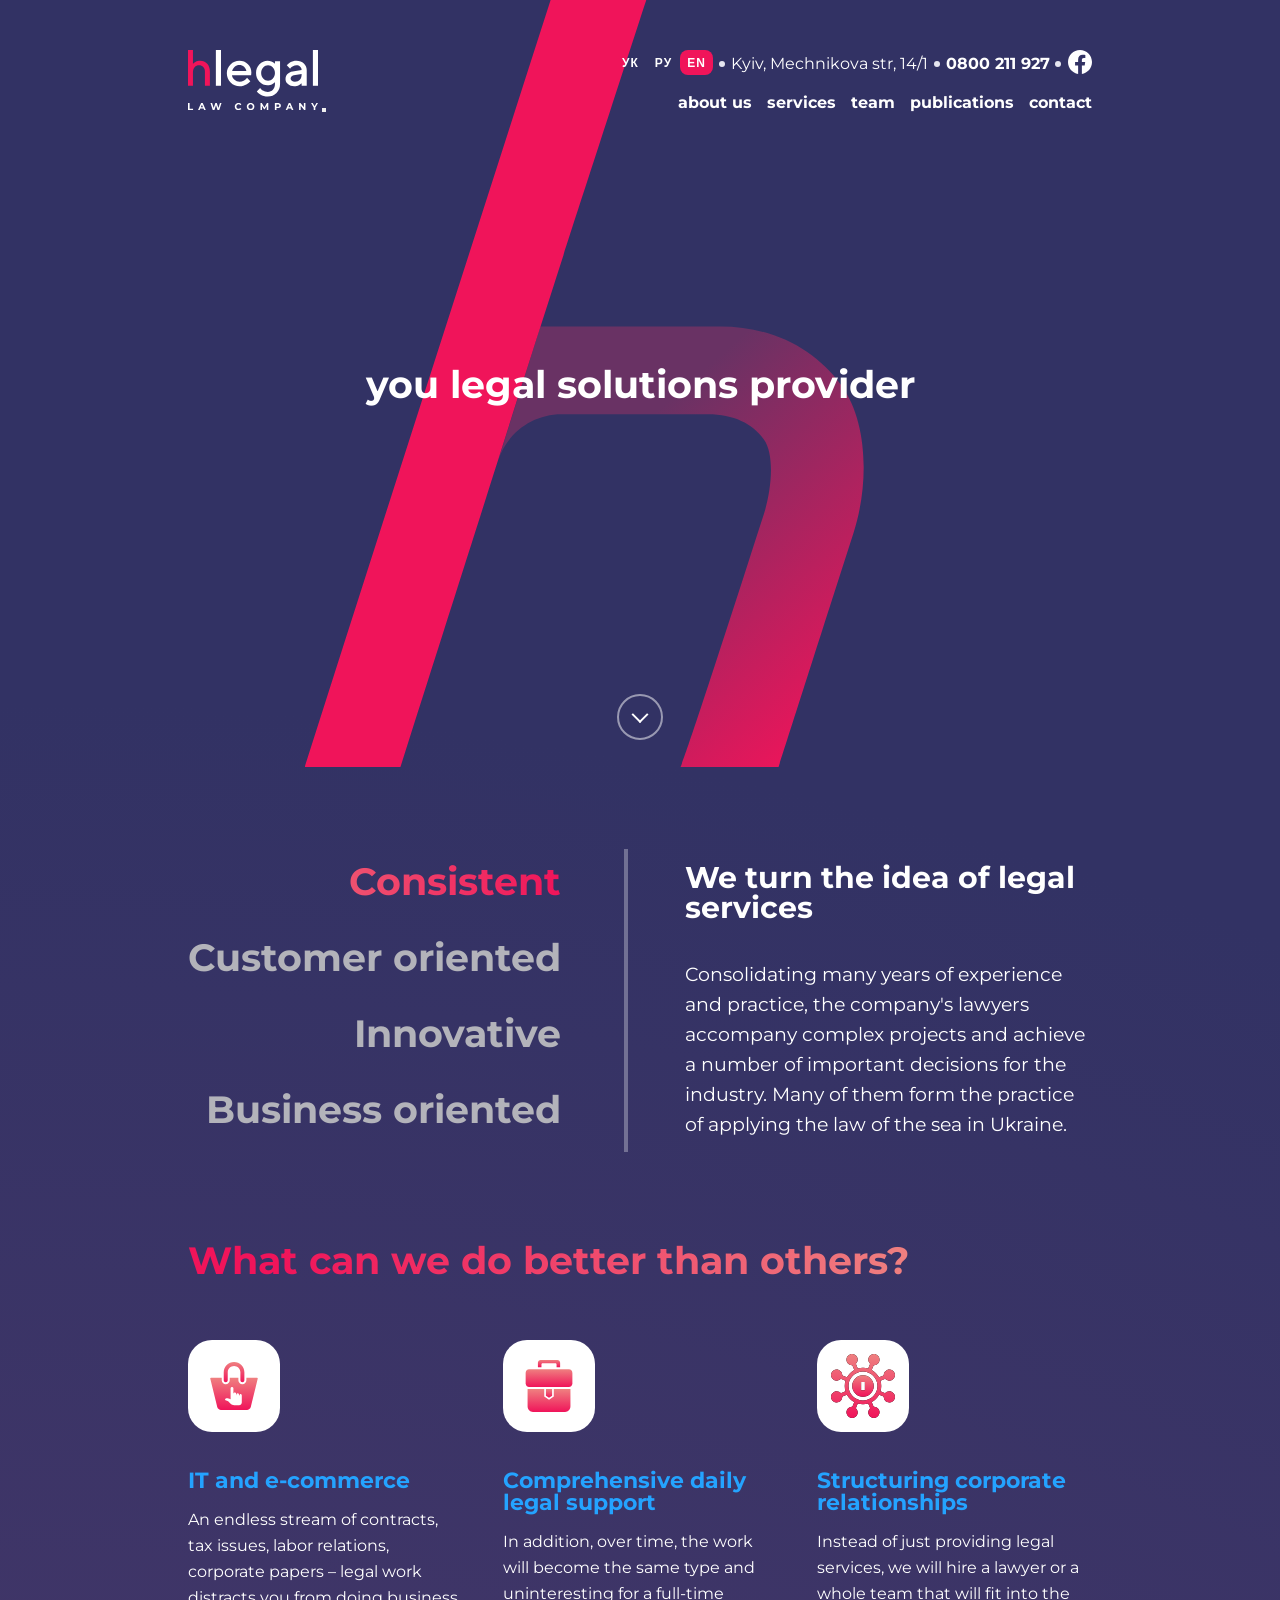
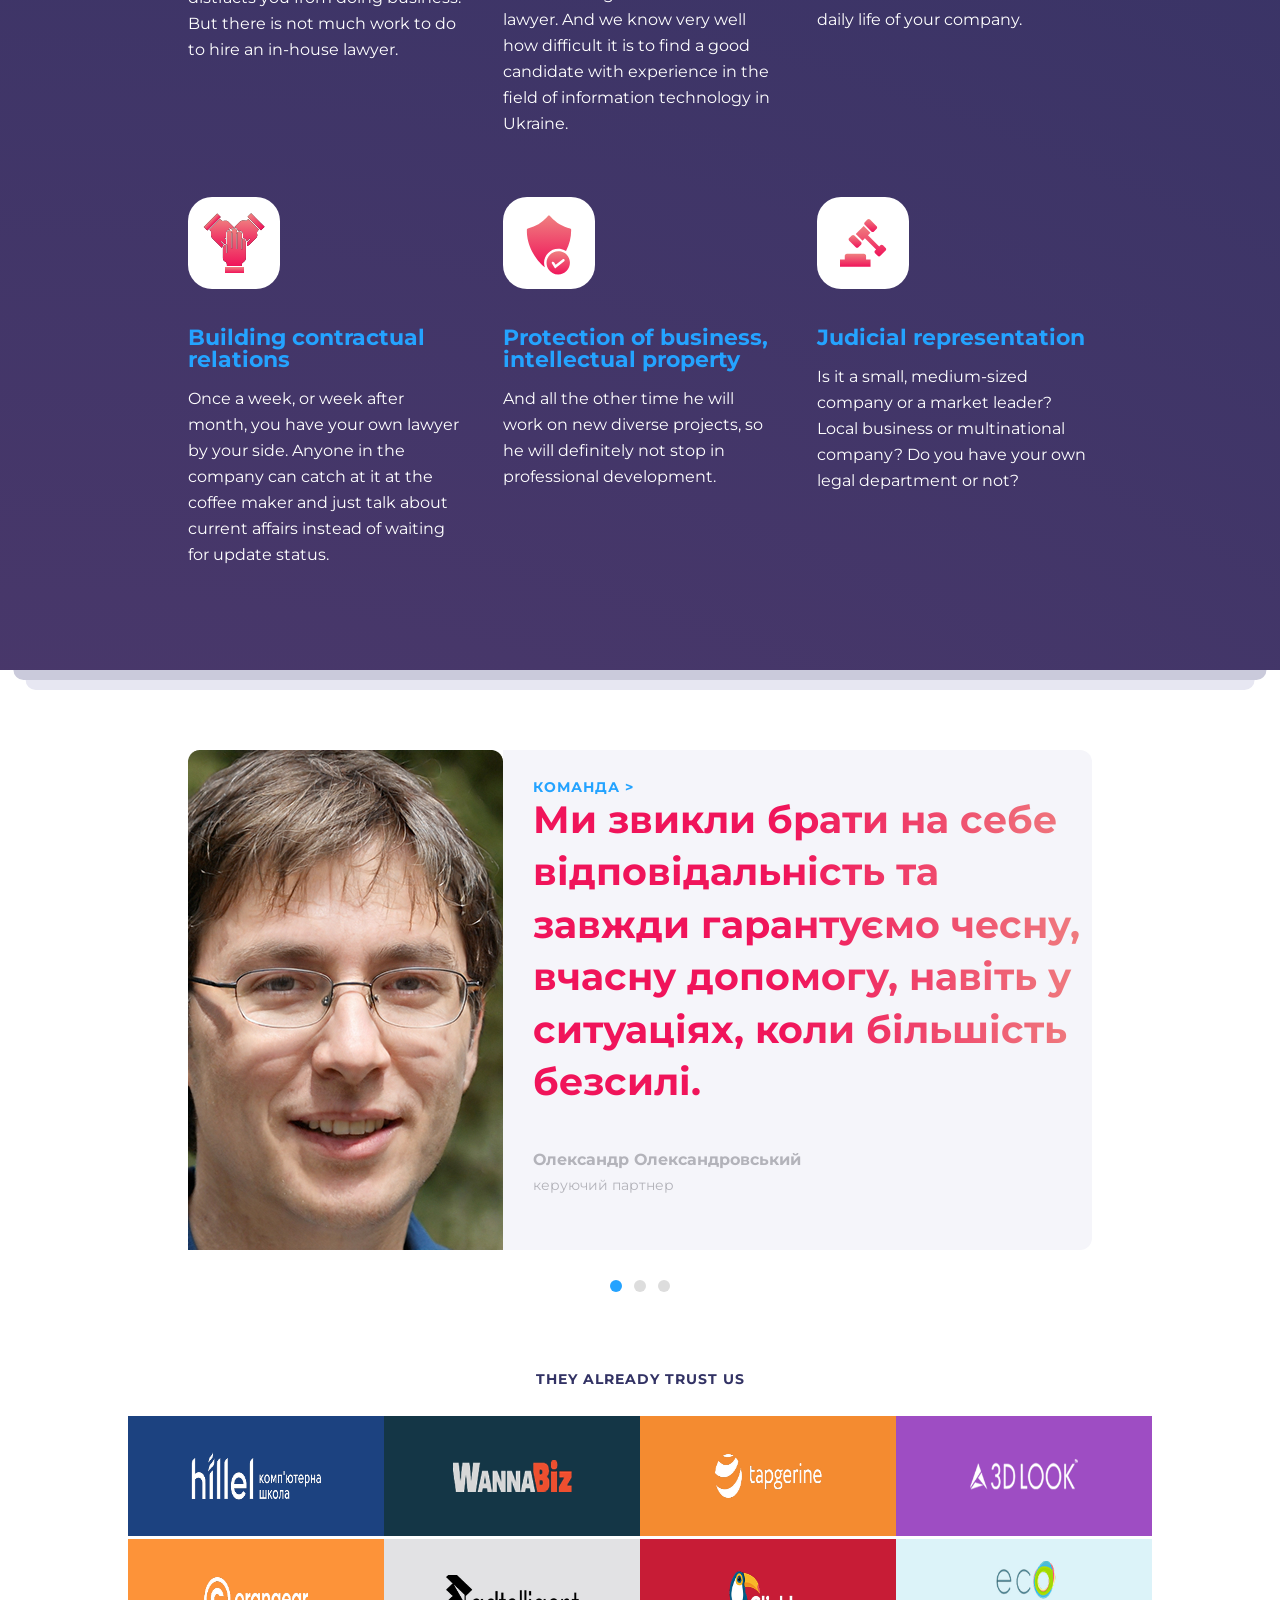
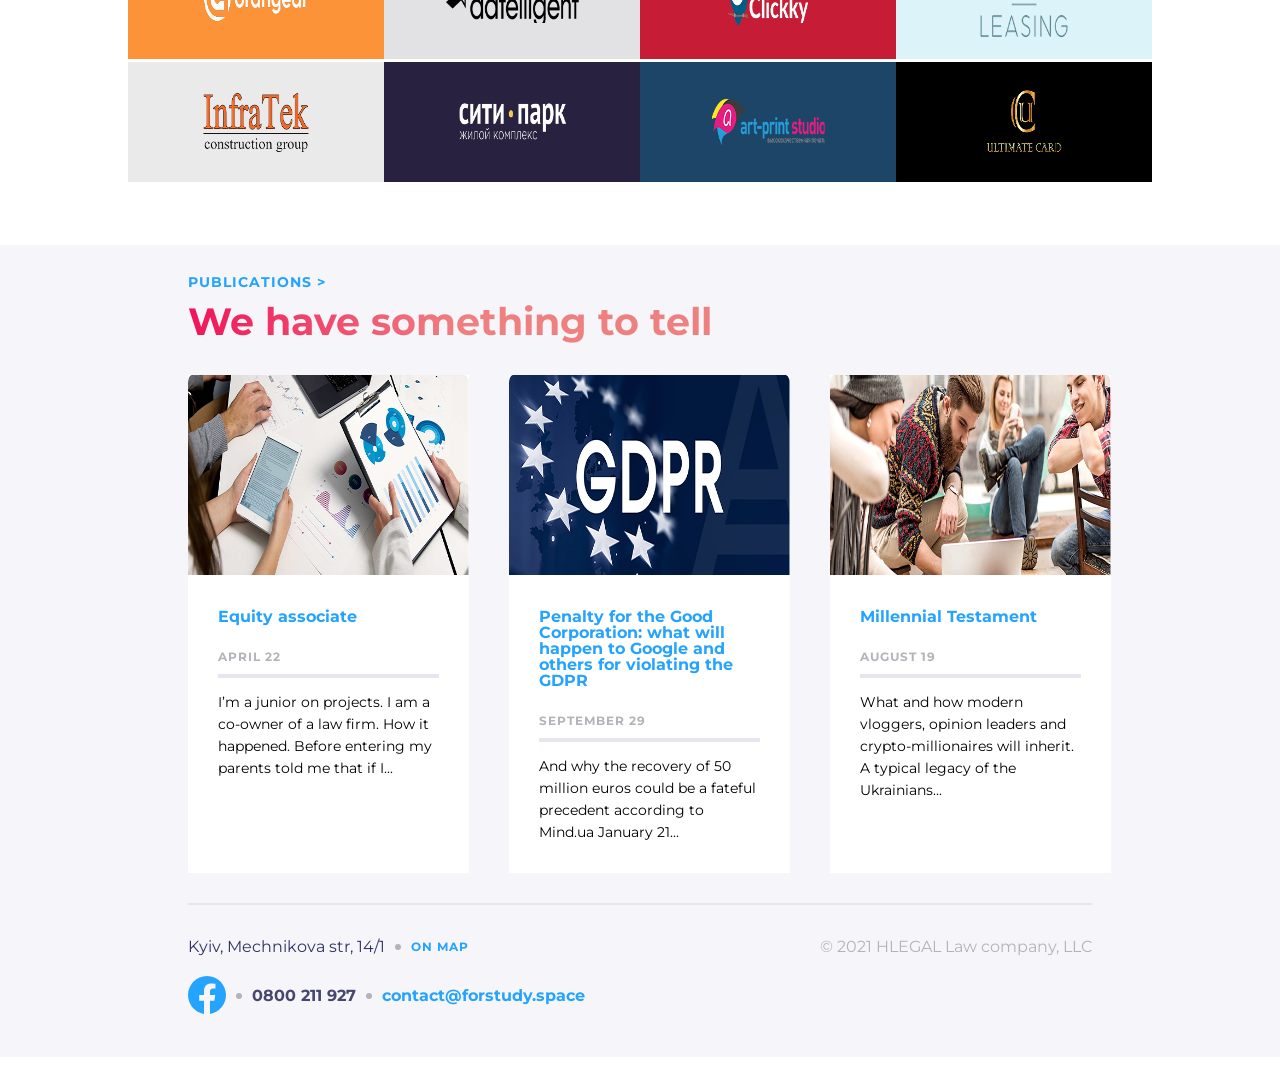
==== index.html @ fef5419f "fix github-page 404 first-page" ====
<!DOCTYPE html>
<html lang="en">

<head>
    <meta charset="UTF-8">
    <meta name="viewport" content="width=device-width, initial-scale=1.0">
    <title>Home</title>
    <link rel="stylesheet" href="./css/general.css">
    <link href="https://fonts.googleapis.com/css2?family=Montserrat:ital,wght@0,100..900;1,100..900&display=swap"
        rel="stylesheet">
</head>

<body>
    <header class="home">
        <div class="home__container">
            <div class="home__container-img">
                <img src="./images/Logo.svg" alt="Головна">
                <button class="burger-menu" aria-label="Menu"></button>
            </div>


            <div class="home__right-side">
                <div class="home__container-information">
                    <div class="home__language-switcher">
                        <button class="change-language">УК</button>
                        <button class="change-language">РУ</button>
                        <button class="change-language active">EN</button>
                    </div>

                    <p class="home__street">Kyiv, Mechnikova str, 14/1</p>
                    <p class="home__number">0800 211 927</p>
                    <div><img class="facebook-img" src="./images/facebook.svg" alt="facebook"></div>
                </div>

                <div class="home__container-navigation">
                    <nav class="home__navigation">
                        <ul class="home__content-navigation">
                            <li><a class="links">about us</a></li>
                            <li><a class="links">services</a></li>
                            <li><a class="links">team</a></li>
                            <li><a class="links">publications</a></li>
                            <li><a class="links">contact</a></li>
                        </ul>
                    </nav>
                </div>
            </div>
        </div>

        <div class="home__hero">
            <div class="home__hero-content">
                <h1 class="home__hero-title">you legal solutions provider</h1>
                <a class="home__hero-scroll">
                    <img src="./images/Symbol.svg" alt="Scroll down" class="home__hero-logo">
                </a>
                <div class="home__hero-arrow"></div>
            </div>
        </div>
    </header>

    <main class="main">

        <div class="main__bg">
            <section class="main__services">
                <div class="main__container-services">
                    <div class="main__services-left">
                        <ul class="main__services-list">
                            <li class="item gradient-text">Consistent</li>
                            <li class="item">Customer oriented</li>
                            <li class="item">Innovative</li>
                            <li class="item">Business oriented</li>
                        </ul>
                    </div>

                    <div class="main__services-right">
                        <div class="services__container-title">
                            <h2 class="main__services-title">We turn the idea of legal services</h2>
                        </div>

                        <div class="services__container-text">
                            <p class="main__services-text">Consolidating many years of experience and practice, the
                                company's
                                lawyers accompany complex projects and achieve a number of important decisions for the
                                industry.
                                Many of them form the practice of applying the law of the sea in Ukraine.</p>
                        </div>
                    </div>
                </div>
            </section>

            <section class="advantages">
                <div class="advantages__container">
                    <h2 class="advantages__title">What can we do better than others?</h2>

                    <div class="advantages__grid">
                        <article class="adv-card">
                            <div class="adv-card__icon">
                                <img class="img-card" src="./images/advantages/Ecommerce.svg" alt="IT and e-commerce">
                            </div>
                            <h3 class="adv-card__title">IT and e-commerce</h3>
                            <p class="adv-card__text">An endless stream of contracts, tax issues, labor relations,
                                corporate papers –
                                legal work distracts you from doing business. But there is not much work to do to hire
                                an in-house lawyer.</p>
                        </article>

                        <article class="adv-card">
                            <div class="adv-card__icon">
                                <img class="img-card" src="./images/advantages/Support.svg"
                                    alt="Comprehensive daily legal support">
                            </div>
                            <h3 class="adv-card__title">Comprehensive daily legal support</h3>
                            <p class="adv-card__text">In addition, over time, the work will become the same type and
                                uninteresting
                                for a full-time lawyer. And we know very well how difficult it is to find a good
                                candidate with
                                experience in the field of information technology in Ukraine.</p>
                        </article>

                        <article class="adv-card">
                            <div class="adv-card__icon">
                                <img class="img-card" src="./images/advantages/Gear.svg"
                                    alt="Structuring corporate relationships">
                            </div>
                            <h3 class="adv-card__title">Structuring corporate relationships</h3>
                            <p class="adv-card__text">Instead of just providing legal services, we will hire a lawyer or
                                a whole team
                                that will fit into the daily life of your company.</p>
                        </article>

                        <article class="adv-card">
                            <div class="adv-card__icon">
                                <img class="img-card" src="./images/advantages/Hands.svg"
                                    alt="Building contractual relations">
                            </div>
                            <h3 class="adv-card__title">Building contractual relations</h3>
                            <p class="adv-card__text">Once a week, or week after month, you have your own lawyer by your
                                side. Anyone
                                in the company can catch at it at the coffee maker and just talk about current affairs
                                instead of waiting for update status.</p>
                        </article>

                        <article class="adv-card">
                            <div class="adv-card__icon">
                                <img class="img-card" src="./images/advantages/Protection.svg"
                                    alt="Protection of business">
                            </div>
                            <h3 class="adv-card__title">Protection of business, intellectual property</h3>
                            <p class="adv-card__text">And all the other time he will work on new diverse projects, so he
                                will definitely
                                not stop in professional development.</p>
                        </article>

                        <article class="adv-card">
                            <div class="adv-card__icon">
                                <img class="img-card" src="./images/advantages/Court.svg" alt="Judicial representation">
                            </div>
                            <h3 class="adv-card__title">Judicial representation</h3>
                            <p class="adv-card__text">Is it a small, medium-sized company or a market leader? Local
                                business or
                                multinational company? Do you have your own legal department or not?</p>
                        </article>
                    </div>
                </div>
            </section>
        </div>

        <section class="review">
            <div class="review__container">
                <div class="review__card">
                    <div class="review__photo">
                        <picture>
                            <source srcset="./images/adaptive/768px/person.jpg" media="(max-width: 768px)">
                            <source srcset="./images/adaptive/992px/person.jpg" media="(max-width: 992px)">
                            <source srcset="./images/adaptive/1400px/person.jpg" media="(max-width: 1400px)">
                            <source srcset="./images/adaptive/1680px/person.jpg" media="(max-width: 1680px)">

                            <img src="./images/review/person.jpg" alt="Олександр Олександровський"
                                class="partner-person">
                        </picture>

                    </div>

                    <div class="review__content">
                        <p class="review__label">команда &gt;</p>
                        <h2 class="review__title">Ми звикли брати на себе відповідальність та завжди гарантуємо чесну,
                            вчасну допомогу, навіть у ситуаціях, коли більшість безсилі.</h2>

                        <div class="container__partner">
                            <p class="review__name">Олександр Олександровський</p>
                            <p class="review__position">керуючий партнер</p>
                        </div>
                    </div>
                </div>

                <div class="review__dots">
                    <button class="review__dot review__dot--active"></button>
                    <button class="review__dot"></button>
                    <button class="review__dot"></button>
                </div>
            </div>
        </section>

        <section class="clients">
            <div class="clients__container">
                <p class="clients__title">THEY ALREADY TRUST US</p>

                <div class="clients__grid">
                    <div class="clients__item clients__item--hillel">
                        <img class="img-clients" src="./images/clients/Hillel.png" alt="Hillel IT School">
                    </div>
                    <div class="clients__item clients__item--wannabiz">
                        <img class="img-clients" src="./images/clients/wannabiz.png" alt="WannaBiz">
                    </div>
                    <div class="clients__item clients__item--tapgerine">
                        <img class="img-clients" src="./images/clients/tapgerine.png" alt="Tapgerine">
                    </div>
                    <div class="clients__item clients__item--3dlook">
                        <img class="img-clients" src="./images/clients/3dlook.png" alt="3D Look">
                    </div>
                    <div class="clients__item clients__item--orangear">
                        <img class="img-clients" src="./images/clients/orangear.png" alt="Orangear">
                    </div>
                    <div class="clients__item clients__item--adtelligent">
                        <img class="img-clients" src="./images/clients/adtelligent.png" alt="Adtelligent">
                    </div>
                    <div class="clients__item clients__item--clickky">
                        <img class="img-clients" src="./images/clients/Clickky.png" alt="Clickky">
                    </div>
                    <div class="clients__item clients__item--ecoleasing">
                        <img class="img-clients" src="./images/clients/ecoleasing.png" alt="Eco Leasing">
                    </div>
                    <div class="clients__item clients__item--infratek">
                        <img class="img-clients" src="./images/clients/InfraTek.png" alt="InfraTek">
                    </div>
                    <div class="clients__item clients__item--citypark">
                        <img class="img-clients" src="./images/clients/city.png" alt="Сити-парк">
                    </div>
                    <div class="clients__item clients__item--artprint">
                        <img class="img-clients" src="./images/clients/artprint.png" alt="Art-print Studio">
                    </div>
                    <div class="clients__item clients__item--ultimatecard">
                        <img class="img-clients" src="./images/clients/ultimate-card.png" alt="Ultimate Card">
                    </div>
                </div>
            </div>
        </section>


        <section class="publications">
            <div class="publications__container">

                <p class="publications__label">PUBLICATIONS ></p>
                <h2 class="publications__title">We have something to tell</h2>

                <div class="publications__grid">

                    <article class="pub-card">
                        <div class="pub-card__image">
                            <img class="img-publications" src="./images/publications/pic-1.png" alt="Equity associate">
                        </div>
                        <div class="pub-card__content">
                            <h3 class="pub-card__title">Equity associate</h3>
                            <p class="pub-card__date">APRIL 22</p>
                            <p class="pub-card__text">
                                I’m a junior on projects. I am a co-owner of a law firm. How it happened. Before
                                entering my parents told me that if I...
                            </p>
                        </div>
                    </article>

                    <article class="pub-card">
                        <div class="pub-card__image">
                            <img class="img-publications" src="./images/publications/pic-2.png" alt="GDPR article">
                        </div>
                        <div class="pub-card__content">
                            <h3 class="pub-card__title">
                                Penalty for the Good Corporation: what will happen to Google and others for violating
                                the GDPR
                            </h3>
                            <p class="pub-card__date">SEPTEMBER 29</p>
                            <p class="pub-card__text">
                                And why the recovery of 50 million euros could be a fateful precedent according to
                                Mind.ua January 21...
                            </p>
                        </div>
                    </article>

                    <article class="pub-card">
                        <div class="pub-card__image">
                            <img class="img-publications" src="./images/publications/pic-3.png"
                                alt="Millennial Testament">
                        </div>
                        <div class="pub-card__content">
                            <h3 class="pub-card__title">Millennial Testament</h3>
                            <p class="pub-card__date">AUGUST 19</p>
                            <p class="pub-card__text">
                                What and how modern vloggers, opinion leaders and crypto-millionaires will inherit. A
                                typical legacy of the Ukrainians...
                            </p>
                        </div>
                    </article>

                </div>
            </div>
        </section>
    </main>

    <footer class="footer">
        <div class="footer__container">

            <div class="footer__top">
                <div class="footer__top-left">
                    <p class="footer__address">
                        Kyiv, Mechnikova str, 14/1
                    </p>

                    <a href="#" class="footer__map-link">on map</a>
                </div>
                <p class="footer__copyright">
                    © 2021 HLEGAL Law company, LLC
                </p>
            </div>

            <div class="footer__bottom">

                <div class="footer__contacts">
                    <a href="#" class="footer__social">
                        <img src="./images/icons/facebook.svg" alt="Facebook">
                    </a>

                    <a href="tel:0800211927" class="footer__phone">
                        0800 211 927
                    </a>

                    <a href="mailto:contact@forstudy.space" class="footer__email">
                        contact@forstudy.space
                    </a>
                </div>
            </div>

        </div>
    </footer>
</body>

</html>
---- css/general.css ----
@charset "UTF-8";
body {
  margin: 0;
  background: radial-gradient(circle at bottom left, #643E72 0%, #323264 80%);
}

.review,
.clients {
  background-color: white;
}

.publications {
  background-color: #F5F5FA;
}

.footer {
  background-color: #F5F5FA;
}

body {
  font-family: "Montserrat", sans-serif;
}

body {
  margin: 0;
  padding: 0;
  line-height: 100%;
}

button {
  padding: 0px;
  margin: 0px;
}

a {
  text-decoration: none;
}

ul {
  list-style: none;
  margin: 0px;
  padding: 0px;
}

img {
  max-width: 100%;
}

.footer__container {
  max-width: 1600px;
  margin: 0 auto;
  padding-top: 34px;
  padding-bottom: 40px;
  border-top: 2px solid #E6E6F0;
}

.footer__top {
  display: flex;
  justify-content: space-between;
}

.footer__top-left {
  display: flex;
  gap: 26px;
}

.footer__contacts {
  display: flex;
  align-items: center;
  margin-top: 21px;
}

.footer__address {
  color: #323264;
  font-size: 16px;
  position: relative;
}
.footer__address::before {
  position: absolute;
  content: "";
  display: block;
  width: 6px;
  height: 6px;
  border-radius: 50%;
  background-color: #B3B3BA;
  top: 5px;
  right: -16px;
}

.footer__map-link {
  font-weight: 700;
  font-size: 12px;
  text-transform: uppercase;
  letter-spacing: 1px;
  color: #24A3FF;
}

.footer__phone {
  font-weight: 700;
  color: #46466E;
  font-size: 16px;
  line-height: 100%;
  padding: 0 26px;
  position: relative;
}
.footer__phone::before {
  position: absolute;
  content: "";
  display: block;
  width: 6px;
  height: 6px;
  border-radius: 50%;
  background-color: #B3B3BA;
  top: 5px;
  right: 10px;
}
.footer__phone::after {
  position: absolute;
  content: "";
  display: block;
  width: 6px;
  height: 6px;
  border-radius: 50%;
  background-color: #B3B3BA;
  top: 5px;
  left: 10px;
}

.footer__email {
  font-weight: 700;
  color: #24A3FF;
  line-height: 100%;
}

.footer__copyright {
  color: #B3B3BA;
  font-size: 16px;
  line-height: 100%;
}

@media (max-width: 1680px) {
  .footer__container {
    max-width: 1320px;
  }
}
@media (max-width: 1400px) {
  .footer__container {
    max-width: 904px;
  }
}
@media (max-width: 992px) {
  .footer__container {
    max-width: 648px;
  }
}
@media (max-width: 768px) {
  .footer__container {
    max-width: 315px;
    display: flex;
    flex-direction: column;
    align-items: center;
    gap: 0px;
  }
  .footer__top,
  .footer__bottom {
    display: contents;
  }
  .footer__top-left {
    order: 1;
    display: flex;
    flex-direction: column;
    align-items: center;
    gap: 10px;
  }
  .footer__contacts {
    order: 2;
    display: flex;
    flex-direction: column;
    align-items: center;
    gap: 10px;
    margin: 0;
    margin-top: 21px;
    margin-bottom: 30px;
  }
  .footer__copyright {
    order: 3;
    text-align: center;
  }
  .footer__address::before,
  .footer__phone::before,
  .footer__phone::after {
    display: none;
  }
}
.home {
  position: relative;
  padding-bottom: 970px;
}

.home__container {
  display: flex;
  max-width: 1600px;
  margin: 0 auto;
  justify-content: space-between;
  padding-top: 50px;
  position: relative;
  z-index: 10;
}

.home__right-side {
  display: flex;
  flex-direction: column;
  gap: 18px;
  align-items: flex-end;
}

.home__container-information {
  display: flex;
  justify-content: end;
  gap: 18px;
  align-items: center;
}

.home__content-navigation {
  display: flex;
  gap: 15px;
  list-style: none;
  padding: 0px;
  margin: 0;
}

h1,
h2,
p,
a {
  color: white;
  margin: 0px;
  padding: 0px;
}

.links {
  font-weight: 700;
  font-size: 16px;
}

.change-language {
  width: 33px;
  height: 25px;
  background-color: transparent;
  border: 0px solid;
  color: white;
  letter-spacing: 1px;
  font-weight: 700;
  font-size: 12px;
}

.home__language-switcher {
  display: flex;
  gap: 0px;
  align-self: baseline;
}

.active {
  background-color: #F0145A;
  border-radius: 8px;
}

.home__street {
  position: relative;
}

.home__street::before {
  position: absolute;
  content: "";
  display: block;
  width: 6px;
  height: 6px;
  border-radius: 50%;
  background-color: #E6E6F0;
  top: 5px;
  left: -12px;
}

.home__street::after {
  position: absolute;
  content: "";
  display: block;
  width: 6px;
  height: 6px;
  border-radius: 50%;
  background-color: #E6E6F0;
  top: 5px;
  right: -12px;
}

.home__number {
  position: relative;
  font-weight: 700;
}

.home__number::after {
  position: absolute;
  content: "";
  display: block;
  width: 6px;
  height: 6px;
  border-radius: 50%;
  background-color: #E6E6F0;
  top: 5px;
  right: -11px;
}

.home__hero {
  position: absolute;
  top: 0;
  left: 0;
  width: 100%;
  z-index: 1;
  display: flex;
  justify-content: center;
  align-items: flex-start;
}

.home__hero-content {
  position: relative;
}

.home__hero-title {
  position: absolute;
  top: 50%;
  left: 50%;
  transform: translate(-50%, -50%);
  z-index: 2;
  text-align: center;
  width: 100vw;
  font-size: 38px;
  line-height: 100%;
}

.home__hero-scroll {
  z-index: 1;
}

.home__hero-logo {
  max-width: 100%;
}

.home__hero-arrow {
  display: block;
  content: "";
  width: 42px;
  height: 42px;
  border: 2px solid #FFFFFF;
  border-color: rgba(255, 255, 255, 0.5);
  background-color: transparent;
  border-radius: 50%;
  position: absolute;
  left: 50%;
  transform: translateX(-50%);
  bottom: 30px;
}
.home__hero-arrow::after {
  content: "";
  display: block;
  position: absolute;
  top: 50%;
  left: 50%;
  width: 10px;
  height: 10px;
  border-right: 2px solid white;
  border-bottom: 2px solid white;
  transform: translate(-50%, -70%) rotate(45deg);
}

@media (max-width: 1680px) {
  .home__container {
    max-width: 1320px;
  }
  .home {
    padding-bottom: 750px;
  }
  .home__hero-logo {
    max-width: 697px;
  }
}
@media (max-width: 1400px) {
  .home__container {
    max-width: 904px;
  }
  .home__hero-logo {
    max-width: 670px;
  }
}
@media (max-width: 992px) {
  .home__container {
    max-width: 648px;
    display: grid;
  }
  .home__right-side {
    align-items: start;
    gap: 120px;
  }
  .home__container-img {
    position: absolute;
    top: 105px;
  }
  .home__hero-logo {
    max-width: 893px;
  }
  .home {
    padding-bottom: 1084px;
  }
}
@media (max-width: 768px) {
  .home__container {
    max-width: 100%;
    display: grid;
    padding-top: 0px;
    justify-content: revert;
  }
  .home__right-side {
    align-items: start;
    gap: 120px;
    width: 100%;
  }
  .home__container-img {
    position: absolute;
    top: 60px;
    width: 100%;
    display: flex;
    justify-content: space-between;
    padding: 0 15px;
    box-sizing: border-box;
  }
  .home__container-img img {
    max-width: 70px;
  }
  .home__container-information {
    display: flex;
    align-items: center;
    justify-content: space-between;
    width: 100%;
    gap: 0px;
    padding: 10px 15px;
    background-color: rgba(245, 245, 250, 0.2);
    box-sizing: border-box;
  }
  .burger-menu {
    display: flex;
    align-items: center;
    justify-content: center;
    width: 32px;
    height: 32px;
    background-color: transparent;
    border: none;
    padding: 0;
    cursor: pointer;
  }
  .burger-menu::before {
    content: "";
    display: block;
    width: 24px;
    height: 2px;
    background-color: white;
    box-shadow: 0 -8px 0 0 white, 0 8px 0 0 white;
  }
  .home__street {
    display: none;
  }
  .home__container-information > div:last-child {
    display: none;
  }
  .home__number {
    margin: 0;
  }
  .home__number::after {
    display: none;
  }
  .home__hero-logo {
    max-width: 523px;
  }
  .home__hero-title {
    width: auto;
  }
  .home {
    padding-bottom: 465px;
  }
  .home__content-navigation {
    display: none;
  }
}
.main__bg {
  position: relative;
}
.main__bg::after {
  content: "";
  display: block;
  width: 97.9%;
  height: 10px;
  position: absolute;
  background-color: #CACADB;
  bottom: -10px;
  border-bottom-left-radius: 12px;
  border-bottom-right-radius: 12px;
  left: 50%;
  transform: translate(-50%);
}
.main__bg::before {
  content: "";
  display: block;
  width: 96%;
  height: 10px;
  position: absolute;
  background-color: #E7E7F2;
  bottom: -20px;
  border-bottom-left-radius: 12px;
  border-bottom-right-radius: 12px;
  left: 50%;
  transform: translate(-50%);
}

.main__services-left {
  position: relative;
}
.main__services-left::after {
  content: "";
  display: block;
  width: 4px;
  height: 303px;
  position: absolute;
  top: -14.5px;
  right: -67px;
  background-color: rgba(255, 255, 255, 0.3);
}

.main__container-services {
  max-width: 1360px;
  margin: 0 auto;
  display: grid;
  grid-template-columns: auto minmax(0, 1fr);
  column-gap: 124px;
}

.main__services-left {
  display: flex;
  text-align: end;
}

.item {
  font-size: 38px;
  font-weight: 700;
  line-height: 100%;
  color: #B3B3BA;
  user-select: none;
}
.item:hover {
  color: #F0145A;
}

.main__services-list {
  display: flex;
  flex-direction: column;
  row-gap: 38px;
}

.gradient-text {
  background: linear-gradient(90deg, #EF8080 0%, #F0145A 100%);
  -webkit-background-clip: text;
  -webkit-text-fill-color: transparent;
}

.main__services-title {
  font-size: 30px;
  line-height: 100%;
  font-weight: 700;
}

.main__services-text {
  line-height: 30px;
  font-size: 19px;
  padding-top: 37px;
}

.main__services-right {
  align-content: center;
}

.advantages {
  padding: 102px 0;
}
.advantages__container {
  max-width: 1600px;
  margin: 0 auto;
}
.advantages__title {
  font-size: 38px;
  font-weight: 700;
  line-height: 100%;
  margin-bottom: 60px;
  background: linear-gradient(90deg, #F0145A 10%, #EF8080 80%);
  -webkit-background-clip: text;
  -webkit-text-fill-color: transparent;
}
.advantages__grid {
  display: grid;
  grid-template-columns: repeat(3, 1fr);
  gap: 60px 40px;
}

.adv-card__title {
  color: #24A3FF;
  font-size: 22px;
  font-weight: 700;
  line-height: 100%;
  margin-top: 35px;
  margin-bottom: 15px;
}

.adv-card__text {
  font-size: 16px;
  line-height: 26px;
}

.img-card {
  border-radius: 24px;
  background-color: white;
  padding: 14px;
}

.review {
  padding: 80px 0;
}

.review__container {
  max-width: 1600px;
  margin: 0 auto;
}

.review__card {
  display: grid;
  grid-template-columns: auto 1fr;
  align-items: start;
  gap: 30px;
  border-radius: 12px;
  background: #F5F5FA;
}

.review__photo img {
  display: block;
  width: 100%;
  height: auto;
}

.review__content {
  display: flex;
  flex-direction: column;
  margin-top: 30px;
  margin-bottom: 30px;
}

.review__dots {
  display: flex;
  justify-content: center;
  gap: 12px;
  margin-top: 30px;
}

.review__dot {
  width: 12px;
  height: 12px;
  border-radius: 50%;
  background: #ddd;
  border: none;
}

.review__dot--active {
  background: #24A3FF;
}

.review__label {
  font-weight: 700;
  font-size: 14px;
  line-height: 100%;
  letter-spacing: 1px;
  text-transform: uppercase;
  color: #24A3FF;
}

.review__title {
  font-size: 38px;
  font-weight: 700;
  line-height: 1.2;
  margin: 0;
  background: linear-gradient(90deg, #F0145A 0%, #F0145A 45%, #EF8080 100%);
  -webkit-background-clip: text;
  -webkit-text-fill-color: transparent;
}

.review__name {
  font-size: 16px;
  font-weight: 700;
  line-height: 100%;
  color: #B3B3BA;
  padding-bottom: 6px;
}

.review__position {
  font-size: 14px;
  line-height: 22px;
  color: #B3B3BA;
}

.container__partner {
  margin-top: 43px;
}

.clients {
  padding-bottom: 60px;
}

.clients__container {
  max-width: 1720px;
  margin: 0 auto;
}

.clients__grid {
  display: grid;
  grid-template-columns: repeat(4, 1fr);
  grid-template-rows: repeat(3, auto);
}

.clients__title {
  text-align: center;
  color: #323264;
  letter-spacing: 1px;
  font-size: 14px;
  line-height: 100%;
  font-weight: 700;
  margin-bottom: 30px;
}

.publications {
  padding: 30px 0;
}
.publications__container {
  max-width: 1600px;
  margin: 0 auto;
}
.publications__label {
  margin-bottom: 10px;
}
.publications__title {
  margin-bottom: 30px;
}
.publications__grid {
  display: grid;
  grid-template-columns: repeat(3, 1fr);
  gap: 40px;
}

.pub-card {
  display: flex;
  flex-direction: column;
  background-color: white;
}

.pub-card__image img {
  width: 100%;
  display: block;
}

.pub-card__content {
  display: flex;
  flex-direction: column;
  gap: 10px;
  padding: 0px 30px;
  padding-bottom: 30px;
}

.publications__label {
  font-size: 14px;
  letter-spacing: 1px;
  line-height: 100%;
  text-transform: uppercase;
  font-weight: 700;
  color: #24A3FF;
}

.pub-card__title {
  font-size: 16px;
  line-height: 100%;
  font-weight: 700;
  color: #24A3FF;
  margin-top: 34px;
}

.pub-card__date {
  font-size: 12px;
  letter-spacing: 1px;
  line-height: 100%;
  text-transform: uppercase;
  font-weight: 700;
  color: #B3B3BA;
}

.pub-card__text {
  font-size: 14px;
  line-height: 22px;
  color: black;
  border-top: 4px solid #E6E6F0;
  margin-top: 1.5px;
  padding-top: 12.5px;
}

.publications__title {
  background: linear-gradient(90deg, #F0145A 0%, #EF8080 30%);
  line-height: 120%;
  -webkit-background-clip: text;
  -webkit-text-fill-color: transparent;
  font-size: 38px;
  font-weight: 700;
}

@media (max-width: 1680px) {
  .main__container-services {
    max-width: 1080px;
  }
  .advantages__container {
    max-width: 1320px;
  }
  .review__container {
    max-width: 1320px;
  }
  .publications__container {
    max-width: 1320px;
  }
  .clients__container {
    max-width: 1440px;
  }
  .img-clients {
    max-width: 360px;
    height: 120px;
  }
  .img-publications {
    min-width: 420px;
    height: 200px;
  }
}
@media (max-width: 1400px) {
  .main__container-services {
    max-width: 904px;
  }
  .advantages__container {
    max-width: 904px;
  }
  .review__container {
    max-width: 904px;
  }
  .publications__container {
    max-width: 904px;
  }
  .clients__container {
    max-width: 1024px;
  }
  .img-clients {
    max-width: 256px;
    height: 120px;
  }
  .img-publications {
    min-width: 281px;
    height: 200px;
  }
  .review__title {
    line-height: 138%;
  }
}
@media (max-width: 992px) {
  .main__container-services {
    max-width: 648px;
  }
  .advantages__container {
    max-width: 648px;
  }
  .review__container {
    max-width: 648px;
  }
  .publications__container {
    max-width: 648px;
  }
  .clients__container {
    max-width: 768px;
  }
  .clients__grid {
    display: grid;
    grid-template-columns: repeat(3, 1fr);
    grid-template-rows: repeat(4, auto);
  }
  .publications__grid {
    display: grid;
    grid-template-columns: repeat(2, 1fr);
    gap: 40px;
  }
  .pub-card:last-child {
    grid-column: 1/-1;
  }
  .img-clients {
    max-width: 256px;
    height: 120px;
  }
  .img-publications {
    min-width: 281px;
    height: 200px;
  }
  .review__title {
    line-height: 138%;
  }
  .main__container-services {
    display: block;
  }
  .main__services-list {
    flex-direction: row;
    column-gap: 30px;
  }
  .main__services-left {
    overflow-x: auto;
    /* дозволяє скролити горизонтально */
    overflow-y: hidden;
    /* ховає вертикальний */
    white-space: nowrap;
    /* забороняє перенос рядків */
    -webkit-overflow-scrolling: touch;
    /* плавний скролл на телефонах */
    padding-bottom: 124px;
  }
  .main__services-left::after {
    width: 648px;
    height: 4px;
    left: 0;
    top: 98px;
  }
  .advantages {
    padding-top: 60px 0;
  }
  .advantages__grid {
    grid-template-columns: repeat(2, 1fr);
  }
  .review__card {
    display: grid;
    grid-template-columns: 1fr;
    grid-template-rows: 2fr;
  }
}
@media (max-width: 992px) and (max-width: 768px) {
  .main__container-services {
    max-width: 315px;
  }
  .item {
    font-size: 30px;
  }
  .main__services-title {
    font-size: 20px;
  }
  .main__services-left {
    padding-bottom: 60px;
  }
  .main__services-left::after {
    top: 60px;
  }
  .advantages__container {
    max-width: 315px;
  }
  .advantages__title {
    font-size: 30px;
  }
  .advantages__grid {
    grid-template-columns: repeat(1, 1fr);
  }
  .review {
    padding-top: 50px;
  }
  .partner-person {
    max-width: 100%;
  }
  .review__content {
    margin-top: 0px;
    padding: 0 30px;
  }
  .clients__container {
    display: grid;
    text-align: center;
  }
  .clients {
    padding: 0px;
  }
  .clients__grid {
    grid-template-columns: repeat(1, 1fr);
  }
  .img-clients {
    max-width: 100%;
  }
  .clients__item:nth-child(n+7) {
    display: none;
  }
  .publications__container {
    max-width: 315px;
  }
  .publications__grid {
    display: grid;
    grid-template-columns: repeat(1, 1fr);
  }
}

/*# sourceMappingURL=general.css.map */
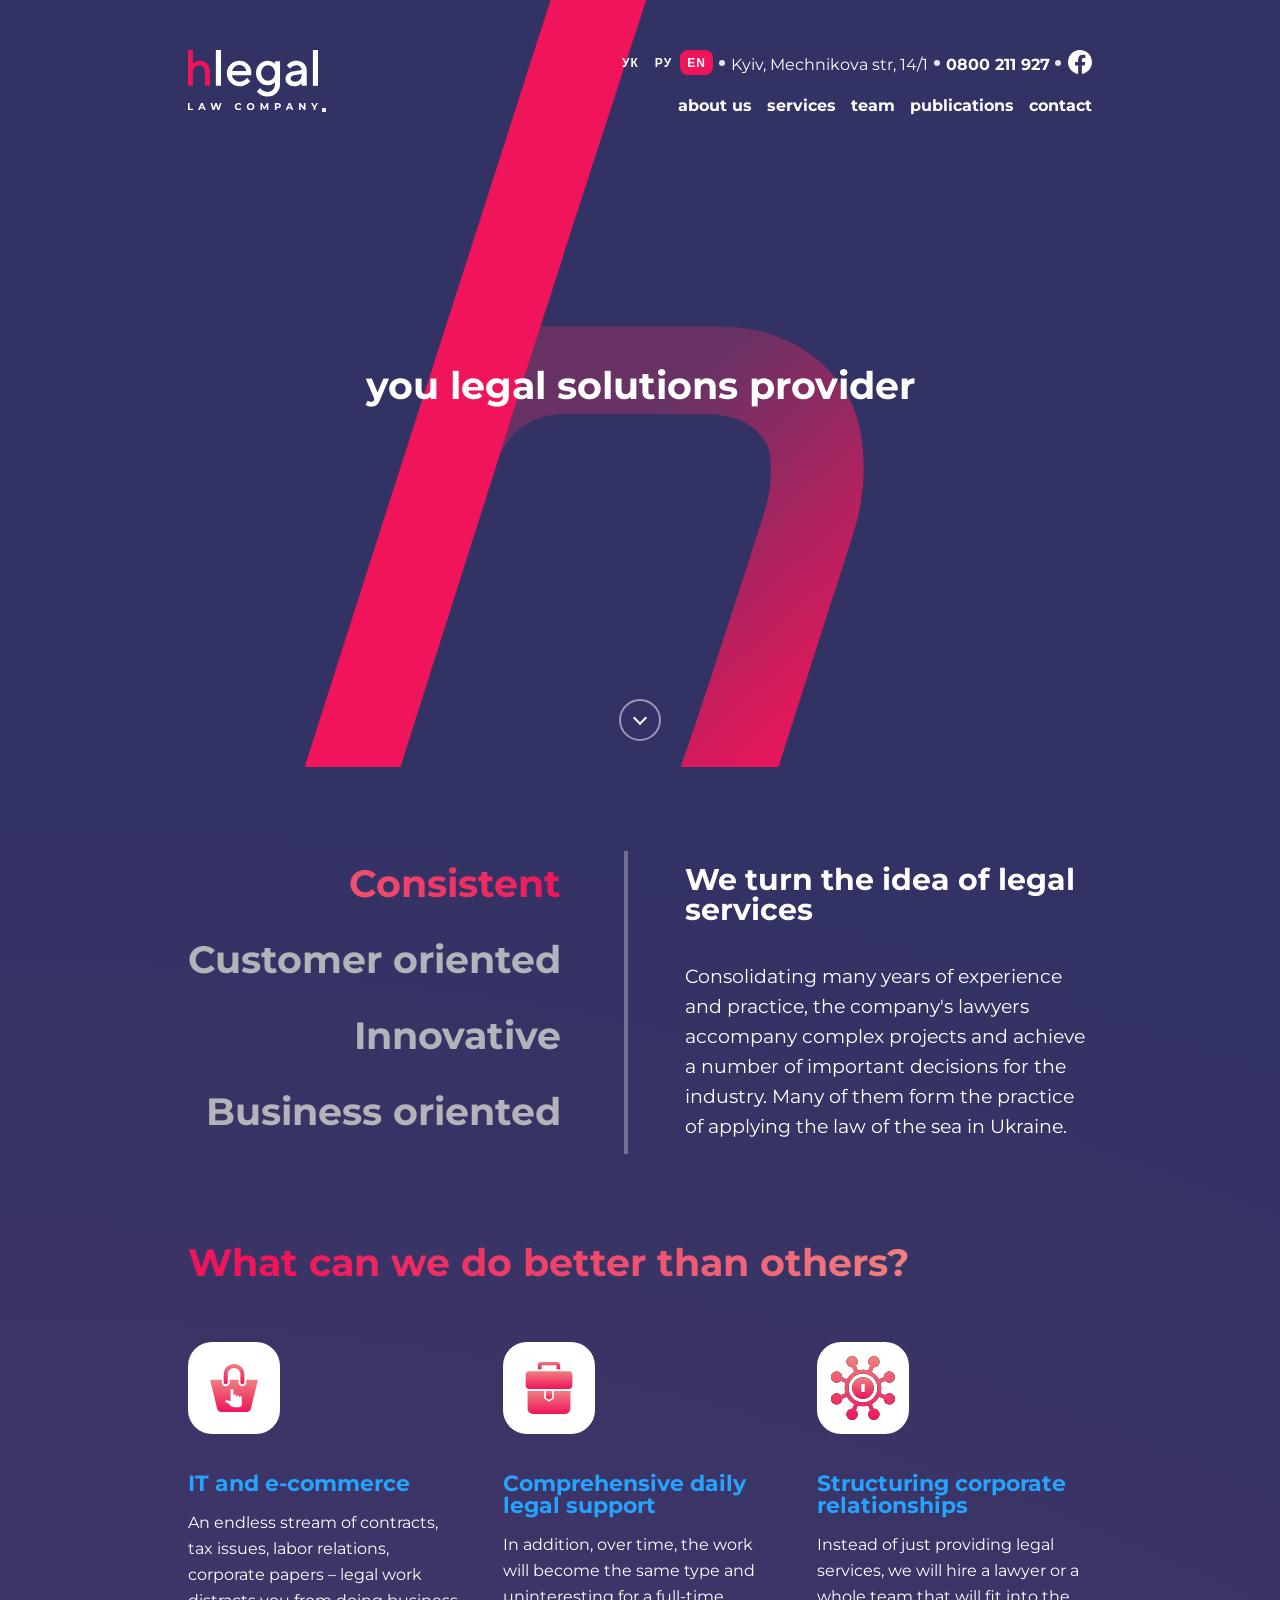
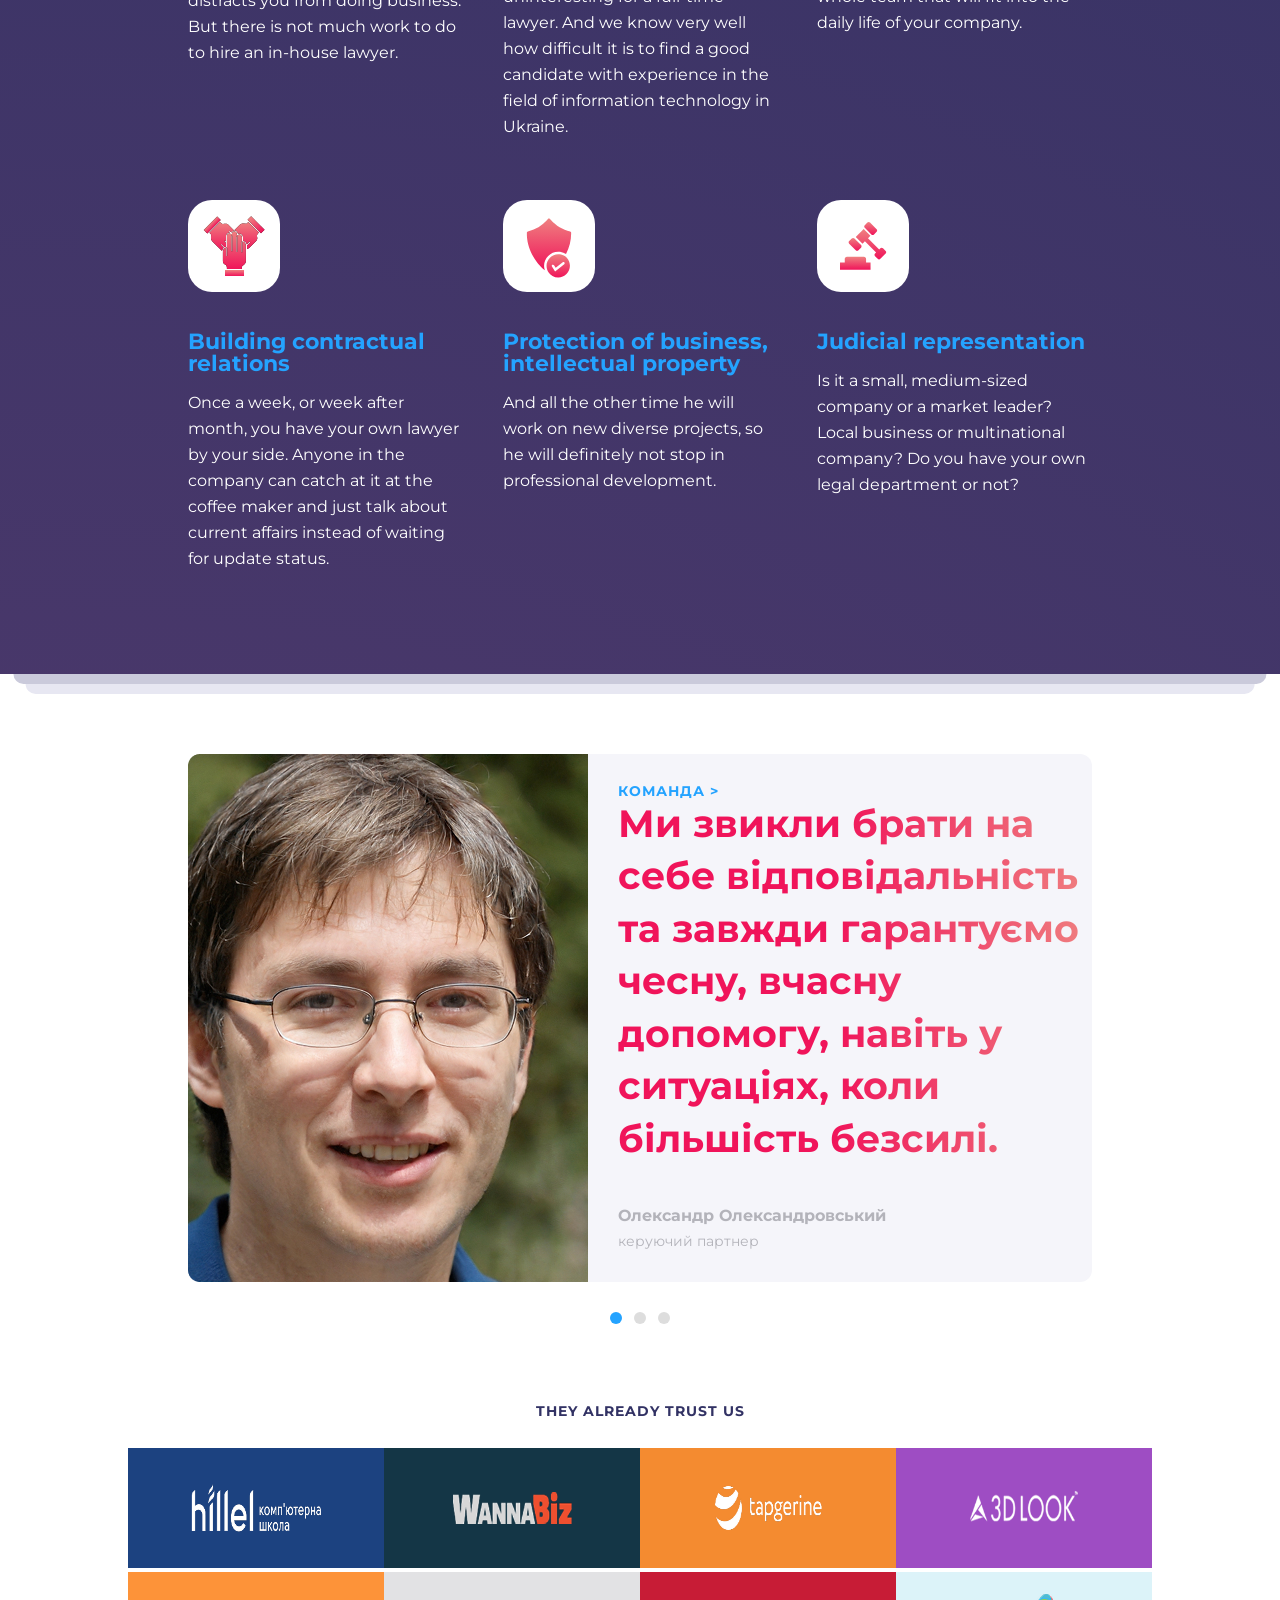
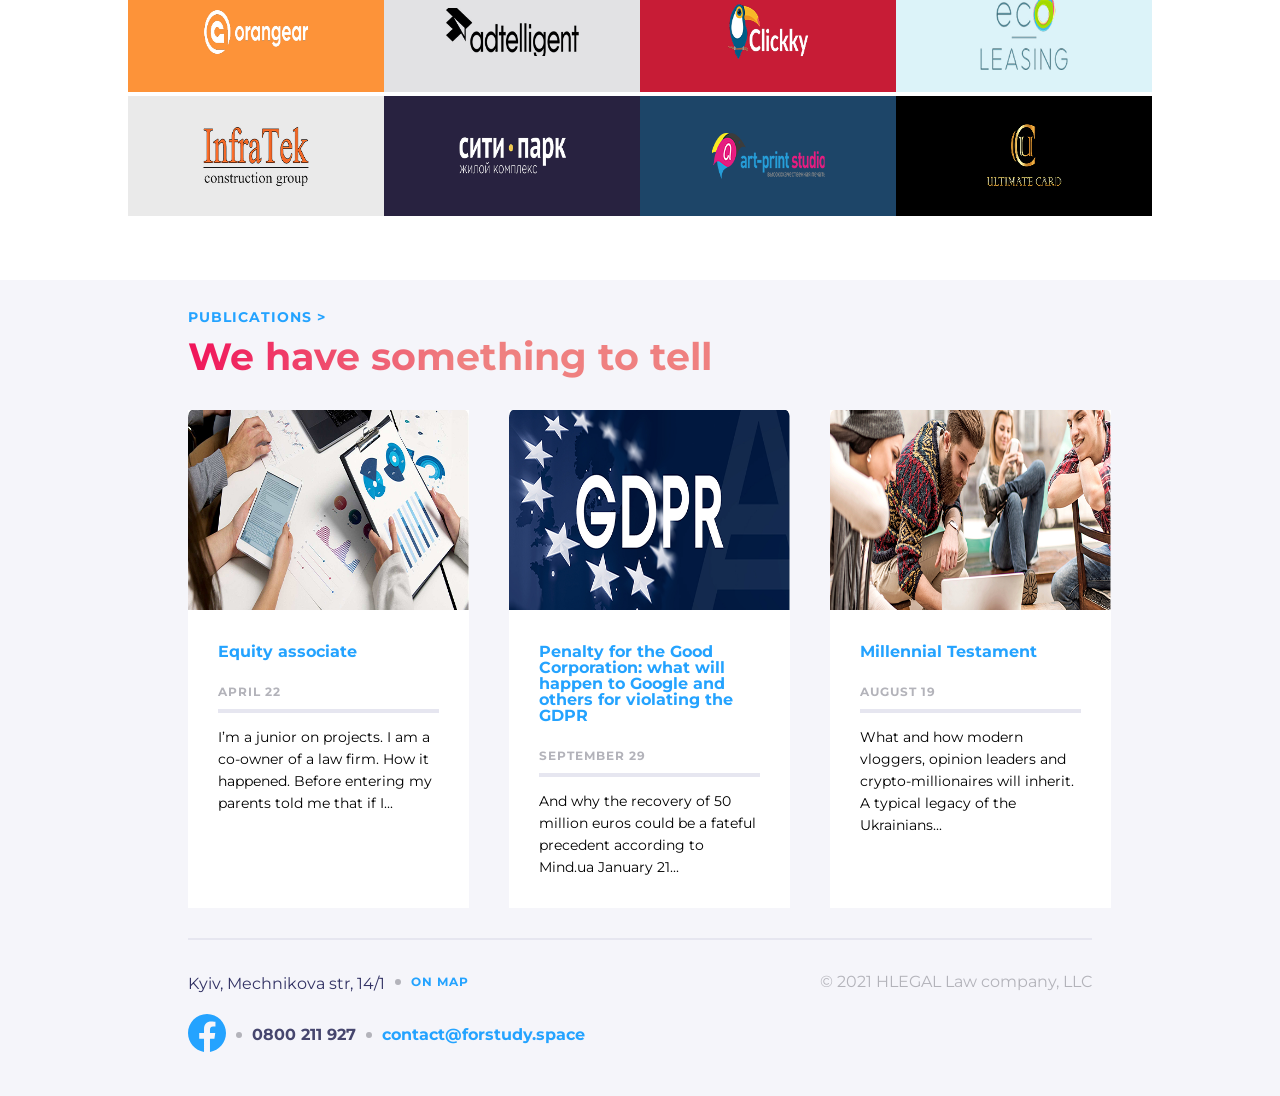
==== commit e2c0edad: "desktop page team - finished" ====
--- a/index.html
+++ b/index.html
@@ -37,7 +37,7 @@
                         <ul class="home__content-navigation">
                             <li><a class="links">about us</a></li>
                             <li><a class="links">services</a></li>
-                            <li><a class="links">team</a></li>
+                            <li><a href="./team.html" class="links">team</a></li>
                             <li><a class="links">publications</a></li>
                             <li><a class="links">contact</a></li>
                         </ul>
--- a/css/general.css
+++ b/css/general.css
@@ -21,10 +21,17 @@
   font-family: "Montserrat", sans-serif;
 }
 
-body {
+*,
+*::before,
+*::after {
+  box-sizing: border-box;
+}
+
+body, html {
+  overflow-x: hidden; /* Забороняє горизонтальний скрол на рівні сторінки */
+  width: 100%;
   margin: 0;
   padding: 0;
-  line-height: 100%;
 }
 
 button {
@@ -694,6 +701,7 @@
   background: linear-gradient(90deg, #F0145A 0%, #F0145A 45%, #EF8080 100%);
   -webkit-background-clip: text;
   -webkit-text-fill-color: transparent;
+  word-break: break-word;
 }
 
 .review__name {
